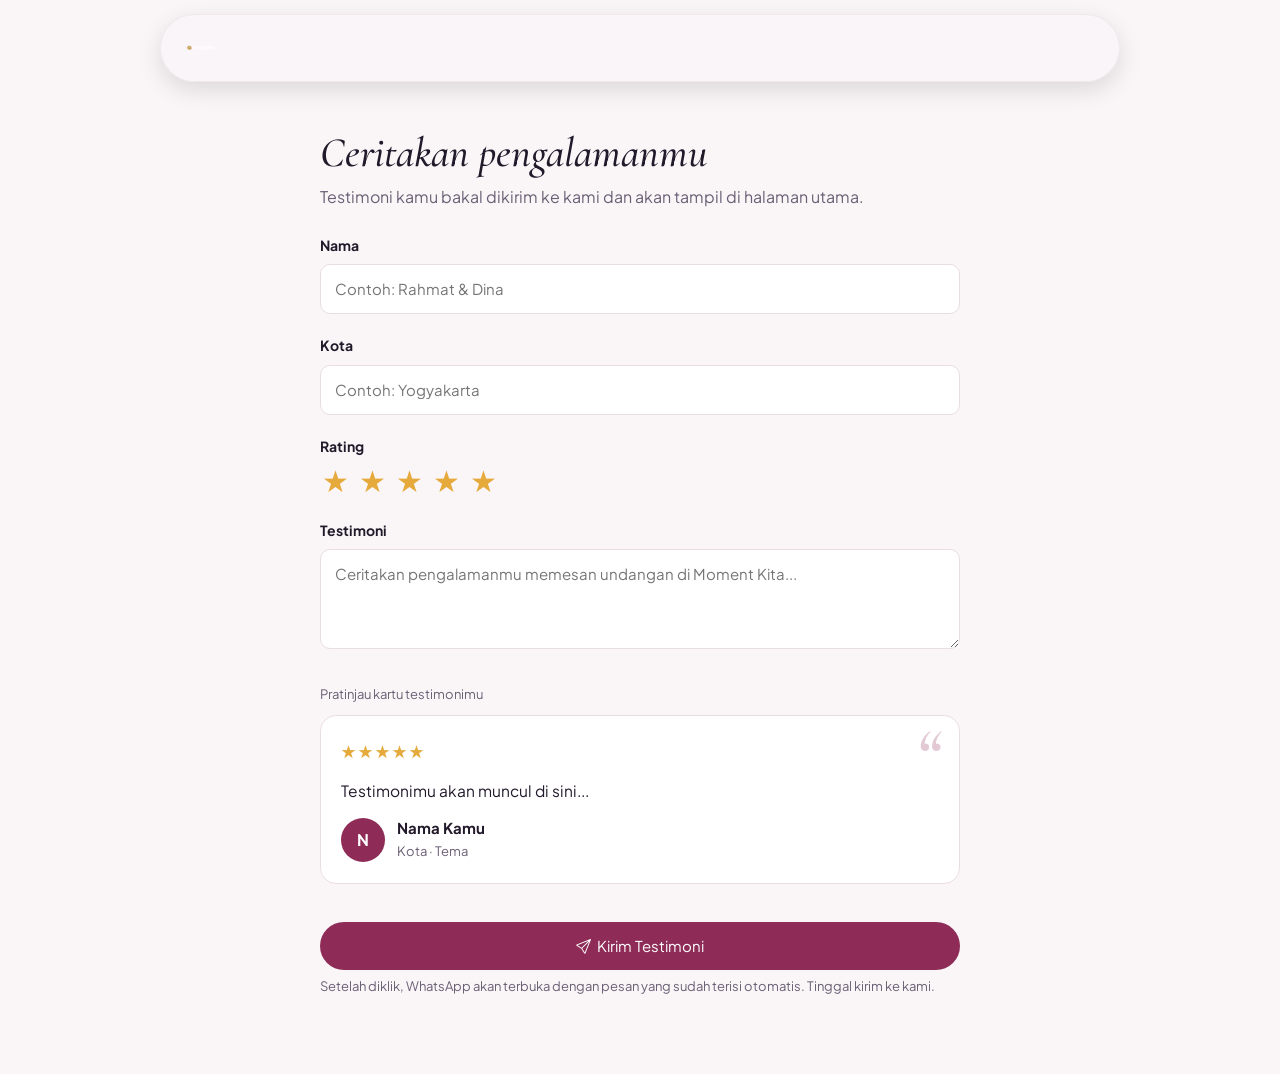
==== testimoni.html @ 19c695c7 "Initial commit" ====
<!DOCTYPE html>
<html lang="id">
<head>
<meta charset="utf-8">
<meta name="viewport" content="width=device-width, initial-scale=1, viewport-fit=cover">
<link rel="icon" href="/img/icon.png">
<title>Tulis Testimoni – Moment Kita</title>
<link rel="preconnect" href="https://fonts.googleapis.com">
<link rel="stylesheet" href="https://cdn.jsdelivr.net/npm/bootstrap-icons@1.11.3/font/bootstrap-icons.min.css">
<link href="https://fonts.googleapis.com/css2?family=Cormorant+Garamond:ital,wght@0,500;1,500;1,600&family=Plus+Jakarta+Sans:wght@400;500;700&display=swap" rel="stylesheet">
<link rel="stylesheet" href="style.css">
<style>
.formwrap{max-width:640px;margin:0 auto;padding:48px 0 64px}
.formwrap h1{font:italic 500 clamp(30px,6vw,42px)/1.1 "Cormorant Garamond",Georgia,serif;margin:0 0 8px}
.field{margin-bottom:20px}
.field label{display:block;font-weight:700;font-size:14px;margin-bottom:8px}
.field input,.field textarea{width:100%;font:inherit;font-size:15px;padding:12px 14px;border-radius:10px;border:1px solid var(--line);background:var(--card);color:var(--ink)}
.field textarea{resize:vertical;min-height:100px}
.field input:focus,.field textarea:focus{outline:3px solid var(--acc);outline-offset:1px}
.rate{display:flex;gap:6px}
.rate button{background:none;border:0;font-size:30px;line-height:1;cursor:pointer;color:var(--line);padding:2px}
.rate button.on{color:#E5A93C}
.rate button:focus-visible{outline:3px solid var(--acc);outline-offset:3px;border-radius:6px}
.preview-lbl{font-size:13px;color:var(--mute);margin:28px 0 10px}
.hint{font-size:13px;color:var(--mute);margin-top:6px}
.formwrap .btn{border:0;font:inherit;font-size:15px;cursor:pointer;width:100%}
.back{display:inline-flex;align-items:center;gap:6px;color:var(--mute);text-decoration:none;font-size:14px;margin-bottom:20px}
</style>
</head>
<body>

<!--NAVBAR SECTION-->
<header>
  <div class="wrap">
     <a class="logo" href="#"><img src="img/logo.png" alt="Moment Kita"></a>
  </div>
</header>
<!--NAVBAR SECTION END-->

<main class="wrap">

<!--TEKS ATAS SECTION-->
<div class="formwrap">
  <h1>Ceritakan pengalamanmu</h1>
  <p class="sub">Testimoni kamu bakal dikirim ke kami dan akan tampil di halaman utama.</p>
<!--TEKS ATAS SECTION END-->

<!--FORM SECTION-->
  <form id="tf">
    <div class="field">
      <label for="nama">Nama</label>
      <input id="nama" type="text" placeholder="Contoh: Rahmat & Dina" required>
    </div>
    <div class="field">
      <label for="kota">Kota</label>
      <input id="kota" type="text" placeholder="Contoh: Yogyakarta" required>
    </div>
    <div class="field">
      <label>Rating</label>
      <div class="rate" id="rate" role="radiogroup" aria-label="Beri rating 1 sampai 5 bintang"></div>
    </div>
    <div class="field">
      <label for="isi">Testimoni</label>
      <textarea id="isi" placeholder="Ceritakan pengalamanmu memesan undangan di Moment Kita..." required></textarea>
    </div>

    <p class="preview-lbl">Pratinjau kartu testimonimu</p>
    <div class="testi" style="grid-template-columns:1fr"><article class="tc" id="prev"></article></div>
<!--FORM SECTION END-->

  <div class="field" style="margin-top:24px"></div>
<!--BUTTON SEND SECTION-->
      <button class="btn" type="submit"><i class="bi bi-send" style="margin-right:6px"></i>Kirim Testimoni</button>
<!--BUTTON SEND SECTION END-->

<!--TEKS AKHIR SECTION-->
      <p class="hint">Setelah diklik, WhatsApp akan terbuka dengan pesan yang sudah terisi otomatis. Tinggal kirim ke kami.</p>
<!--TEKS AKHIR SECTION END-->
    </div>
  </form>

</div>
</main>
<script src="script.js"></script>
<script>
var nama=document.getElementById("nama"),kota=document.getElementById("kota"),isi=document.getElementById("isi");
var rateBox=document.getElementById("rate"),prev=document.getElementById("prev");
var bintang=5;
function drawStars(){
  rateBox.innerHTML="";
  for(var i=1;i<=5;i++){
    var b=document.createElement("button");
    b.type="button";b.textContent="\u2605";b.setAttribute("data-v",i);
    b.setAttribute("role","radio");b.setAttribute("aria-checked",i===bintang);
    b.setAttribute("aria-label",i+" dari 5 bintang");
    if(i<=bintang)b.className="on";
    b.addEventListener("click",function(){bintang=+this.getAttribute("data-v");drawStars();drawPreview()});
    rateBox.appendChild(b);
  }
}
function esc(s){return (s||"").replace(/&/g,"&amp;").replace(/</g,"&lt;").replace(/>/g,"&gt;")}
function drawPreview(){
  var n=nama.value.trim()||"Nama Kamu",k=kota.value.trim()||"Kota · Tema",x=isi.value.trim()||"Testimonimu akan muncul di sini...";
  var av=n.charAt(0).toUpperCase()||"?";
  prev.innerHTML='<div class="stars">'+"\u2605".repeat(bintang)+"\u2606".repeat(5-bintang)+'</div><p>'+esc(x)+'</p><div class="who"><div class="av">'+esc(av)+'</div><div><b>'+esc(n)+'</b><span>'+esc(k)+'</span></div></div>';
}
[nama,kota,isi].forEach(function(el){el.addEventListener("input",drawPreview)});
drawStars();drawPreview();

var formEl=document.getElementById("tf"),submitBtn=formEl.querySelector("button[type=submit]");
formEl.addEventListener("submit",function(e){
  e.preventDefault();
  if(!nama.value.trim()||!kota.value.trim()||!isi.value.trim())return;
  var data={nama:nama.value.trim(),kota:kota.value.trim(),bintang:bintang,isi:isi.value.trim()};
  function bukaWA(){
    var msg="Halo "+CONFIG.brand+", aku baru kirim testimoni ya.\n\n"
      +"Nama: "+data.nama+"\n"
      +"Kota/Tema: "+data.kota+"\n"
      +"Rating: "+data.bintang+"/5";
    window.open(wa(msg),"_blank","noopener");
  }
  if(CONFIG.sheetUrl){
    submitBtn.disabled=true;submitBtn.textContent="Mengirim...";
    var fd=new FormData();
    Object.keys(data).forEach(function(k){fd.append(k,data[k])});
    fetch(CONFIG.sheetUrl,{method:"POST",body:fd,mode:"no-cors"})
      .then(function(){bukaWA()})
      .catch(function(){bukaWA()})
      .finally(function(){submitBtn.disabled=false;submitBtn.innerHTML='<i class="bi bi-whatsapp" style="margin-right:6px"></i>Kirim testimoni'});
  } else {
    bukaWA();
  }
});
</script>
</body>
</html>
---- style.css ----
/* ============================================================
   MOMENT KITA — STYLE.CSS
   Dirapikan & dikomentari supaya gampang dicari pas mau diubah.
   Urutan dari atas ke bawah: Dasar -> Navbar -> Tombol -> Hero
   -> Statistik -> Section umum -> Tema -> Paket Harga -> Cara
   Order -> Testimoni -> FAQ -> CTA akhir -> Footer -> Mobile.

   Variabel warna (--acc, --bg, dll) ada di paling atas (:root).
   Ganti di situ kalau mau ubah skema warna satu web sekaligus.
   ============================================================ */

/* ---------- 1. WARNA & DASAR ----------
   --bg = warna latar halaman, --card = latar kartu/kotak,
   --ink = warna teks utama, --mute = teks abu-abu/sekunder,
   --acc = warna aksen (tombol, harga, dll), --line = warna garis/border.
   Versi mode gelap otomatis dipakai kalau HP/laptop pengunjung
   disetel dark mode. */
:root{
  --bg:#FAF6F8;--card:#fff;--ink:#22192B;--mute:#6B5F75;--acc:#8E2C57;--acc-ink:#fff;--line:#E9DDE4;
  box-sizing:border-box;padding-top:env(safe-area-inset-top,0px);padding-bottom:env(safe-area-inset-bottom,0px)
}
@media (prefers-color-scheme:dark){:root:not([data-theme="light"]){--bg:#17111C;--card:#221A29;--ink:#F3EAF1;--mute:#B4A5BC;--acc:#E38AB0;--acc-ink:#2A0F1C;--line:#3A2E43}}
:root[data-theme="dark"]{--bg:#17111C;--card:#221A29;--ink:#F3EAF1;--mute:#B4A5BC;--acc:#E38AB0;--acc-ink:#2A0F1C;--line:#3A2E43}

html{scroll-padding-top:calc(env(safe-area-inset-top,0px) + 64px);scroll-behavior:smooth}
*,*::before,*::after{box-sizing:border-box}
body{margin:0;background:var(--bg);color:var(--ink);font:400 16px/1.6 "Plus Jakarta Sans",system-ui,sans-serif}
a{color:inherit}
a:focus-visible,button:focus-visible,summary:focus-visible{outline:3px solid var(--acc);outline-offset:3px}

/* Lebar kontainer standar, dipakai di header, main, dan footer */
.wrap{max-width:1040px;margin:0 auto;padding:0 20px}

/* Dipakai di beberapa tempat (logo, bagian "Buka undangan" di kartu HP) */
.logo{display:inline-flex;align-items:center;font:italic 600 24px "Cormorant Garamond",Georgia,serif;text-decoration:none}
.logo img{height:55px;width:auto;display:block;transition:height .25s ease}

/* ---------- 2. NAVBAR ----------
   Navbar ngambang: transparan + blur, bentuk pil, ada jarak dari
   tepi atas layar (lihat "margin"). Tinggi navbar: header .wrap. */
header{
  position:relative;z-index:5;
  margin:calc(env(safe-area-inset-top,0px) + 14px) auto 0;
  width:min(960px,calc(100% - 24px));
  background:color-mix(in srgb,var(--bg) 70%,transparent);
  backdrop-filter:blur(10px);-webkit-backdrop-filter:blur(10px);
  border:1px solid color-mix(in srgb,var(--line) 60%,transparent);
  border-radius:999px;box-shadow:0 8px 24px rgba(0,0,0,.12);
  /* Fix: tanpa ini, blur transparan di atas kadang "nyangkut"/ga ke-refresh
     pas discroll di sebagian browser (keliatannya kayak diem, padahal
     position-nya udah relative/ikut normal). Baris ini maksa browser
     bikin layer renderingnya sendiri biar selalu ke-gambar ulang tiap scroll. */
  transform:translateZ(0);
  will-change:transform;
  backface-visibility:hidden
}
header .wrap{display:flex;align-items:center;justify-content:space-between;height:66px;padding:0 20px}
header .logo img{height:40px}
header .burger{padding:8px}

nav{display:flex;gap:16px;overflow-x:auto}
nav a{text-decoration:none;color:var(--mute);font-size:14px;white-space:nowrap}

/* Tombol hamburger (cuma kelihatan di HP, lihat bagian Mobile di bawah) */
.burger{display:none;flex-direction:column;gap:5px;background:none;border:0;padding:10px;cursor:pointer}
.burger span{display:block;width:22px;height:2px;background:var(--ink);transition:transform .2s,opacity .2s}
.burger[aria-expanded="true"] span:nth-child(1){transform:translateY(7px) rotate(45deg)}
.burger[aria-expanded="true"] span:nth-child(2){opacity:0}
.burger[aria-expanded="true"] span:nth-child(3){transform:translateY(-7px) rotate(-45deg)}

/* ---------- 3. TOMBOL (.btn) ----------
   Dipakai di mana-mana: hero, kartu tema, paket harga, footer, dll.
   .btn       = tombol solid (warna --acc)
   .btn.o     = tombol outline/garis
   .btn.off   = tombol pudar & tidak bisa diklik (demo tema kosong)
   [hidden]   = dipaksa "display:none" karena tanpa ini, aturan
                .btn di atas bisa menang lawan atribut hidden bawaan
                browser (pernah bikin tombol "Lihat tema lainnya"
                kelihatan terus padahal harusnya disembunyikan). */
.btn{
  display:inline-block;background:var(--acc);color:var(--acc-ink);
  padding:12px 22px;border-radius:999px;font-weight:700;
  text-decoration:none;font-size:15px;text-align:center;
  transition:background-color .2s ease,transform .2s ease,opacity .2s ease
}
.btn:hover{background-color:color-mix(in srgb,var(--acc) 85%,black);transform:translateY(-2px)}
.btn.o{background:transparent;color:var(--ink);border:1px solid var(--line)}
.btn.o:hover{background-color:var(--line);transform:translateY(-2px)}
.btn.off{opacity:.45;pointer-events:none}
.btn.off:hover{transform:none}
.btn[hidden],[hidden]{display:none!important}

/* ---------- 4. HERO (judul besar + tombol + preview HP) ----------
   h1        = judul besar (diketik otomatis lewat script.js, lihat TYPE_TEXT)
   .hero p   = paragraf di bawah judul (animasi kata, lihat PARA_TEXT di script.js)
   .cta      = baris tombol "Hubungi Kami" / "Lihat tema"
   .phone    = bingkai HP preview undangan
   .feat     = daftar fitur (musik, peta, RSVP, amplop) di samping/bawah preview */
.hero{display:grid;gap:32px;padding:48px 0 32px;align-items:center}
/* Catatan: hero dipaksa jadi 1 kolom (bukan 1.2fr/.8fr) biar preview HP
   turun ke bawah teks, bukan di samping. Aturan di bawah ini SENGAJA
   ditulis lagi supaya menang (sama-sama breakpoint 800px, yang paling
   akhir yang dipakai browser). */
@media(min-width:800px){.hero{grid-template-columns:1.2fr .8fr}}
@media(min-width:800px){.hero{grid-template-columns:1fr}}

h1{font:italic 500 clamp(38px,7vw,64px)/1.05 "Cormorant Garamond",Georgia,serif;margin:0 0 16px}
.hero p{color:var(--mute);max-width:48ch;margin:0 0 24px}
.cta{display:flex;gap:10px;flex-wrap:wrap}

.phone{justify-self:center;width:230px;aspect-ratio:9/17;border-radius:32px;border:8px solid var(--ink);overflow:hidden}
.phone img{display:block;width:100%;height:100%;object-fit:cover;object-position:top}
.cp{height:100%;display:flex;flex-direction:column;align-items:center;justify-content:center;text-align:center;padding:16px;gap:6px}
.cp small{font-size:11px;opacity:.8}
.cp b{font:italic 600 30px/1.05 "Cormorant Garamond",Georgia,serif}
.cp i{font-style:normal;font-size:12px}
.cp span{margin-top:10px;font-size:11px;padding:6px 14px;border-radius:999px;border:1px solid currentColor}

.preview{display:grid;gap:28px;align-items:center;margin-top:8px}
@media(min-width:800px){.preview{grid-template-columns:230px 1fr;gap:40px}}
.feat ul{list-style:none;padding:0;margin:0;display:grid;gap:12px}
@media(min-width:800px){.feat ul{grid-template-columns:repeat(2,1fr)}}

/* Kursor kedap-kedip di ujung judul (animasi ngetik, lihat TYPE_TEXT di script.js) */
.hero h1::after{content:"";display:inline-block;width:3px;height:.9em;background:currentColor;margin-left:4px;vertical-align:-.12em;animation:hkCaret 1s steps(1) infinite}
@keyframes hkCaret{50%{opacity:0}}

/* Animasi paragraf hero: kata-kata muncul dari bawah, mulai dari kata
   PALING AKHIR duluan (lihat PARA_TEXT & WORD_STAGGER di script.js) */
.hero p .word{display:inline-block;opacity:0;transform:translateY(16px);transition:opacity .5s ease,transform .5s ease}
.hero p .word.show{opacity:1;transform:translateY(0)}

@media(prefers-reduced-motion:reduce){
  .hero h1::after{display:none}
  .hero p .word{opacity:1;transform:none;transition:none}
}

/* ---------- 5. STATISTIK (400+ Tema, Bisa Revisi, dll) ---------- */
.stats{display:grid;grid-template-columns:repeat(auto-fit,minmax(130px,1fr));gap:12px;padding:0 0 24px}
.stats div{border:1px solid var(--line);border-radius:12px;padding:14px;background:var(--card)}
.stats b{display:block;font:italic 600 30px "Cormorant Garamond",serif;color:var(--acc)}
.stats span{font-size:14px;color:var(--mute)}

/* ---------- 6. SECTION UMUM (judul section, kotak/.box generik) ---------- */
section{padding:40px 0}
h2{font:italic 500 clamp(30px,5vw,42px)/1.1 "Cormorant Garamond",Georgia,serif;margin:0 0 8px}
.sub{color:var(--mute);margin:0 0 24px;max-width:60ch}
.cols{display:grid;grid-template-columns:repeat(auto-fit,minmax(220px,1fr));gap:16px}
.box{background:var(--card);border:1px solid var(--line);border-radius:14px;padding:18px}
.box h3{margin:0 0 6px;font-size:17px}
.box p{margin:0;color:var(--mute);font-size:15px}

/* ---------- 7. FILTER & GRID TEMA (section #tema) ----------
   .chips = tombol filter kategori (Semua/Terpopuler/dst)
   .grid  = kartu-kartu tema. Tombol "Lihat tema lainnya" diatur
   lewat AWAL di script.js (default 8 tema per halaman). */
.chips{display:flex;gap:8px;flex-wrap:wrap;margin-bottom:24px}
.chip{background:transparent;color:var(--ink);border:1px solid var(--line);padding:8px 16px;border-radius:999px;font:500 14px "Plus Jakarta Sans",sans-serif;cursor:pointer}
.chip[aria-pressed="true"]{background:var(--ink);color:var(--bg);border-color:var(--ink)}

.grid{display:grid;grid-template-columns:repeat(auto-fill,minmax(210px,1fr));gap:20px}
.item{background:var(--card);border:1px solid var(--line);border-radius:14px;padding:12px;display:flex;flex-direction:column}
.item .cp,.item img{aspect-ratio:9/13;height:auto;width:100%;border-radius:8px;object-fit:cover;object-position:top}
.item h3{margin:12px 0 0;font-size:16px}
.item p{margin:2px 0 10px;color:var(--mute);font-size:14px}
.item .btn{margin-top:auto;padding:10px 16px;font-size:14px}
.item .pv{font-size:13px;color:var(--mute);margin:0 0 10px}
.shot{display:block;width:100%;border-radius:8px}

/* Dua tombol (Preview / Pilih tema) sejajar di tiap kartu tema */
.acts{display:flex;gap:8px;margin-top:auto}
.acts .btn{flex:1;margin-top:0;padding:10px 8px;font-size:14px;cursor:pointer;font-family:inherit}

/* Gambar tema tidak ditemukan -> otomatis balik ke warna gradasi polos
   (lihat fungsi fallback() di script.js, ini cuma urusan tampilan kartunya) */

/* ---------- 8. PAKET HARGA (section #harga) ----------
   .plans ul dibatasi tingginya (scroll di dalam kartu) karena daftar
   fitur Paket Premium cukup panjang. */
.plans .box{display:flex;flex-direction:column;gap:10px}
.plans .hl{border:2px solid var(--acc)}
.price{font:italic 600 32px "Cormorant Garamond",serif;color:var(--acc)}
.plans ul{
  margin:0;color:var(--mute);font-size:15px;flex:none;
  height:240px;overflow-y:auto;padding:0 8px 0 18px;
  scrollbar-width:thin;scrollbar-color:var(--mute) transparent;
  background:
    linear-gradient(var(--card) 30%,transparent) center top,
    linear-gradient(transparent,var(--card) 70%) center bottom,
    radial-gradient(farthest-side at 50% 0,rgba(0,0,0,.18),transparent) center top,
    radial-gradient(farthest-side at 50% 100%,rgba(0,0,0,.18),transparent) center bottom;
  background-repeat:no-repeat;
  background-size:100% 28px,100% 28px,100% 10px,100% 10px;
  background-attachment:local,local,scroll,scroll
}
.plans li{margin-bottom:6px}

/* ---------- 9. CARA ORDER (section #cara, list bernomor) ---------- */
.steps{display:grid;gap:16px;padding:0;margin:0;list-style:none;counter-reset:s;grid-template-columns:repeat(auto-fit,minmax(200px,1fr))}
.steps li{counter-increment:s;border-left:3px solid var(--acc);padding:4px 0 4px 16px}
.steps li::before{content:counter(s);font:italic 600 32px "Cormorant Garamond",serif;color:var(--acc)}
.steps b{display:block}
.steps span{color:var(--mute);font-size:15px}

/* ---------- 10. TESTIMONI (section #testimoni) ----------
   Scroll ke samping: 3 kartu kelihatan di laptop/PC, 1 kartu di HP
   (lihat media query di bagian Mobile paling bawah juga). */
.testi{display:flex;gap:16px;overflow-x:auto;scroll-snap-type:x mandatory;padding-bottom:14px;scrollbar-width:thin;scrollbar-color:var(--mute) transparent;-webkit-overflow-scrolling:touch}
.tc{position:relative;background:var(--card);border:1px solid var(--line);border-radius:16px;padding:22px 20px 20px;display:flex;flex-direction:column;gap:14px;flex:1 0 calc((100% - 32px)/3);min-width:0;scroll-snap-align:start}
.tc::before{content:"\201C";position:absolute;top:2px;right:18px;font:italic 600 72px/1 "Cormorant Garamond",Georgia,serif;color:var(--acc);opacity:.25}
.tc p{margin:0;flex:1;font-size:15.5px}
.stars{color:#E5A93C;letter-spacing:2px;font-size:17px}
.who{display:flex;align-items:center;gap:12px}
.av{flex:none;width:44px;height:44px;border-radius:50%;background:var(--acc);color:var(--acc-ink);display:grid;place-items:center;font-weight:700;overflow:hidden}
.av img{width:100%;height:100%;object-fit:cover}
.who b{display:block;font-size:15px;line-height:1.3}
.who span{font-size:13px;color:var(--mute)}

/* ---------- 11. FAQ (section #faq, <details>/<summary>) ---------- */
details{border-bottom:1px solid var(--line);padding:14px 0;max-width:720px}
summary{font-weight:700;cursor:pointer}
details p{color:var(--mute);margin:8px 0 0}

/* Dipakai juga di testimoni data (blockquote tidak lagi dipakai di
   markup saat ini, dibiarkan untuk jaga-jaga kalau dipakai lagi) */
blockquote{margin:0}
blockquote p{margin:0 0 12px;font-style:italic}
blockquote footer{border:0;padding:0;text-align:left;font-size:14px;color:var(--mute)}

/* ---------- 12. CTA PENUTUP ("Siap merayakan kisah kalian?") ---------- */
.end{text-align:center;background:var(--card);border:1px solid var(--line);border-radius:18px;padding:40px 20px}
.end h2{margin-bottom:12px}

/* ---------- 13. FOOTER ----------
   footer.f .wrap  = berlaku untuk SEMUA elemen ber-class "wrap" di
                     dalam footer (baris brand/menu/kontak, DAN baris
                     copyright paling bawah) -> dibuat flex dasar di sini.
   footer.f .fgrid = menimpa footer.f .wrap jadi grid 3 kolom khusus
                     untuk baris brand/menu/kontak.
   footer.f .fbot  = khusus baris copyright paling bawah; sekarang
                     ditengahin (justify-content & text-align center). */
footer.f{border-top:1px solid var(--line);color:var(--mute);font-size:14px;padding:48px 0 0}
footer.f .wrap{display:flex;flex-wrap:wrap;gap:8px 24px;justify-content:space-between}

footer.f .fgrid{display:grid;gap:32px;grid-template-columns:1fr;padding-bottom:32px}
@media(min-width:800px){footer.f .fgrid{grid-template-columns:1.4fr 1fr 1.2fr}}
.fbrand p{margin:10px 0 14px;max-width:38ch}
.fbrand .logo img{height:36px}
footer.f h4{margin:0 0 12px;color:var(--ink);font-size:15px}
footer.f ul{list-style:none;margin:0;padding:0;display:grid;gap:10px}
footer.f a{text-decoration:none}
footer.f ul a:hover{color:var(--acc)}

.soc{display:flex;gap:8px;flex-wrap:wrap}
.soc a{border:1px solid var(--line);border-radius:999px;padding:6px 14px;color:var(--ink)}

.fline{border-top:1px solid var(--line)}
footer.f .fbot{padding:18px 20px;gap:8px 24px;justify-content:center;text-align:center}

/* ============================================================
   14. TAMPILAN HP (mobile) — dikumpulkan di sini biar gampang dicari,
   walau sebagian "milik" komponen di atas (navbar, grid tema, dll).
   ============================================================ */

/* Menu navbar jadi dropdown ngambang pas tombol hamburger diklik */
@media(max-width:700px){
  .burger{display:flex}
  nav{
    display:none;position:absolute;top:calc(100% + 10px);left:12px;right:12px;
    flex-direction:column;gap:0;
    background:color-mix(in srgb,var(--bg) 96%,transparent);
    backdrop-filter:blur(14px);-webkit-backdrop-filter:blur(14px);
    border:1px solid var(--line);border-radius:20px;
    box-shadow:0 8px 24px rgba(0,0,0,.12);
    padding:6px 20px;overflow:visible
  }
  nav.open{display:flex}
  nav a{padding:12px 0;font-size:16px;color:var(--ink);border-top:1px solid var(--line)}
  nav a:first-child{border-top:0}
}

/* Grid tema jadi 2 kolom, statistik jadi 2 kolom, tombol kartu tema
   ditumpuk (bukan sejajar) biar muat */
@media(max-width:600px){
  .grid{grid-template-columns:repeat(2,1fr);gap:12px}
  .item{padding:8px}
  .item h3{font-size:14px}
  .item p{font-size:12.5px;line-height:1.45}
  .acts{flex-direction:column;gap:6px}
  .acts .btn{flex:none;padding:9px 6px;font-size:13px}
  .stats{grid-template-columns:repeat(2,1fr);gap:10px}
  .stats div{padding:10px}
  .stats b{font-size:24px}
  .stats span{font-size:12.5px}
}

/* Testimoni: 2 kartu kelihatan di tablet, 1 kartu (ngintip dikit) di HP */
@media(max-width:899px){.tc{flex-basis:calc((100% - 16px)/2)}}
@media(max-width:700px){.tc{flex-basis:88%}}
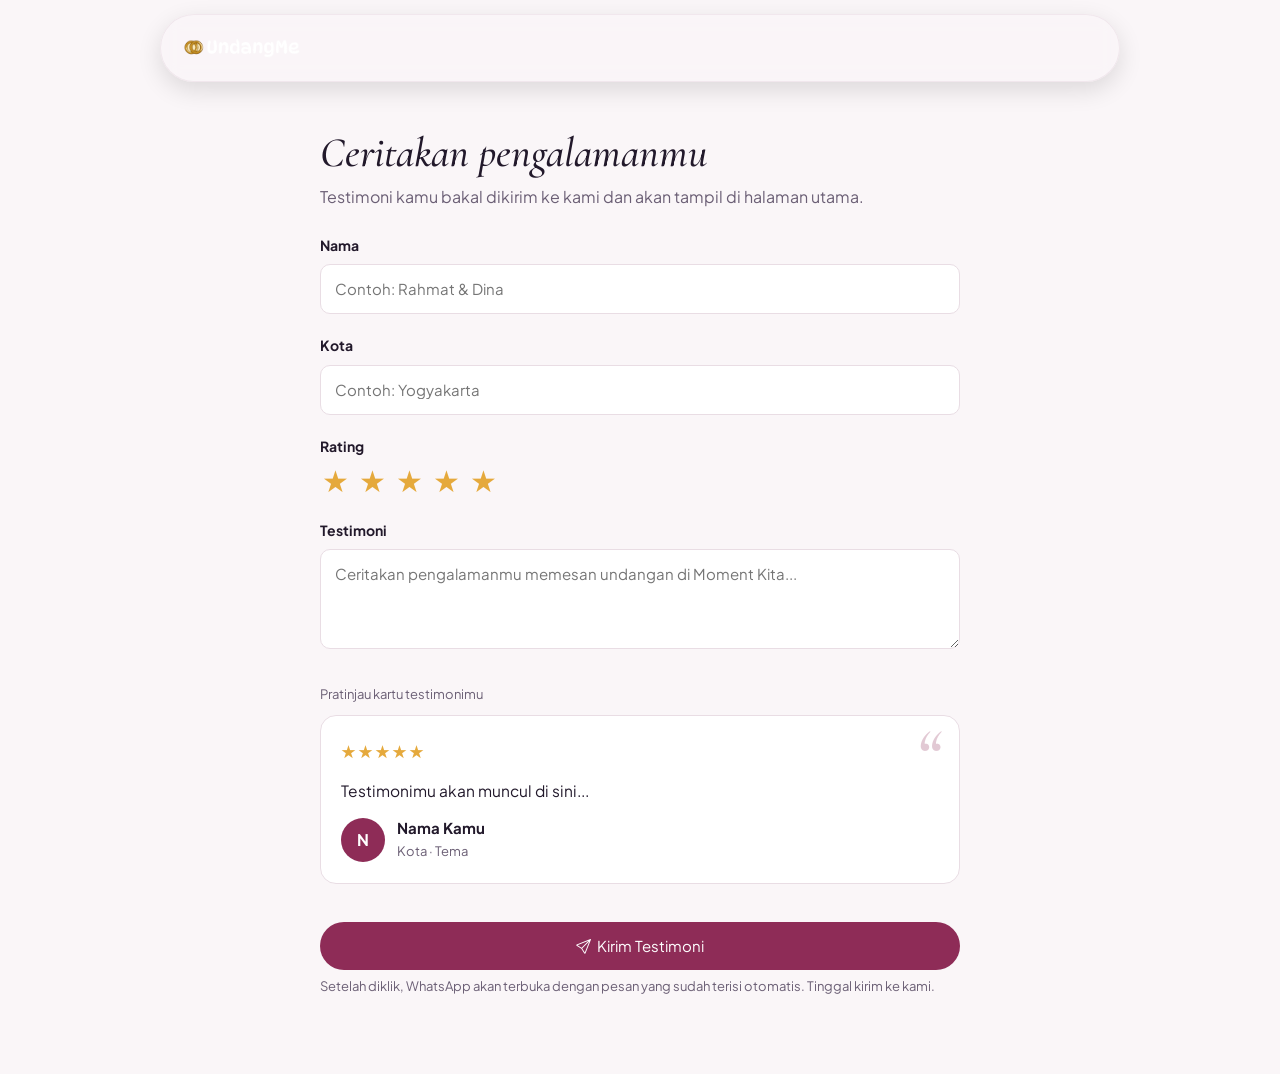
==== commit 598657e6: "testing" ====
--- a/testimoni.html
+++ b/testimoni.html
@@ -32,7 +32,7 @@
 <!--NAVBAR SECTION-->
 <header>
   <div class="wrap">
-     <a class="logo" href="#"><img src="img/logo.png" alt="Moment Kita"></a>
+     <a class="logo" href="/"><img src="img/logo.png" alt="Moment Kita"></a>
   </div>
 </header>
 <!--NAVBAR SECTION END-->
--- a/style.css
+++ b/style.css
@@ -55,7 +55,7 @@
   backface-visibility:hidden
 }
 header .wrap{display:flex;align-items:center;justify-content:space-between;height:66px;padding:0 20px}
-header .logo img{height:40px}
+header .logo img{height:20px}
 header .burger{padding:8px}
 
 nav{display:flex;gap:16px;overflow-x:auto}
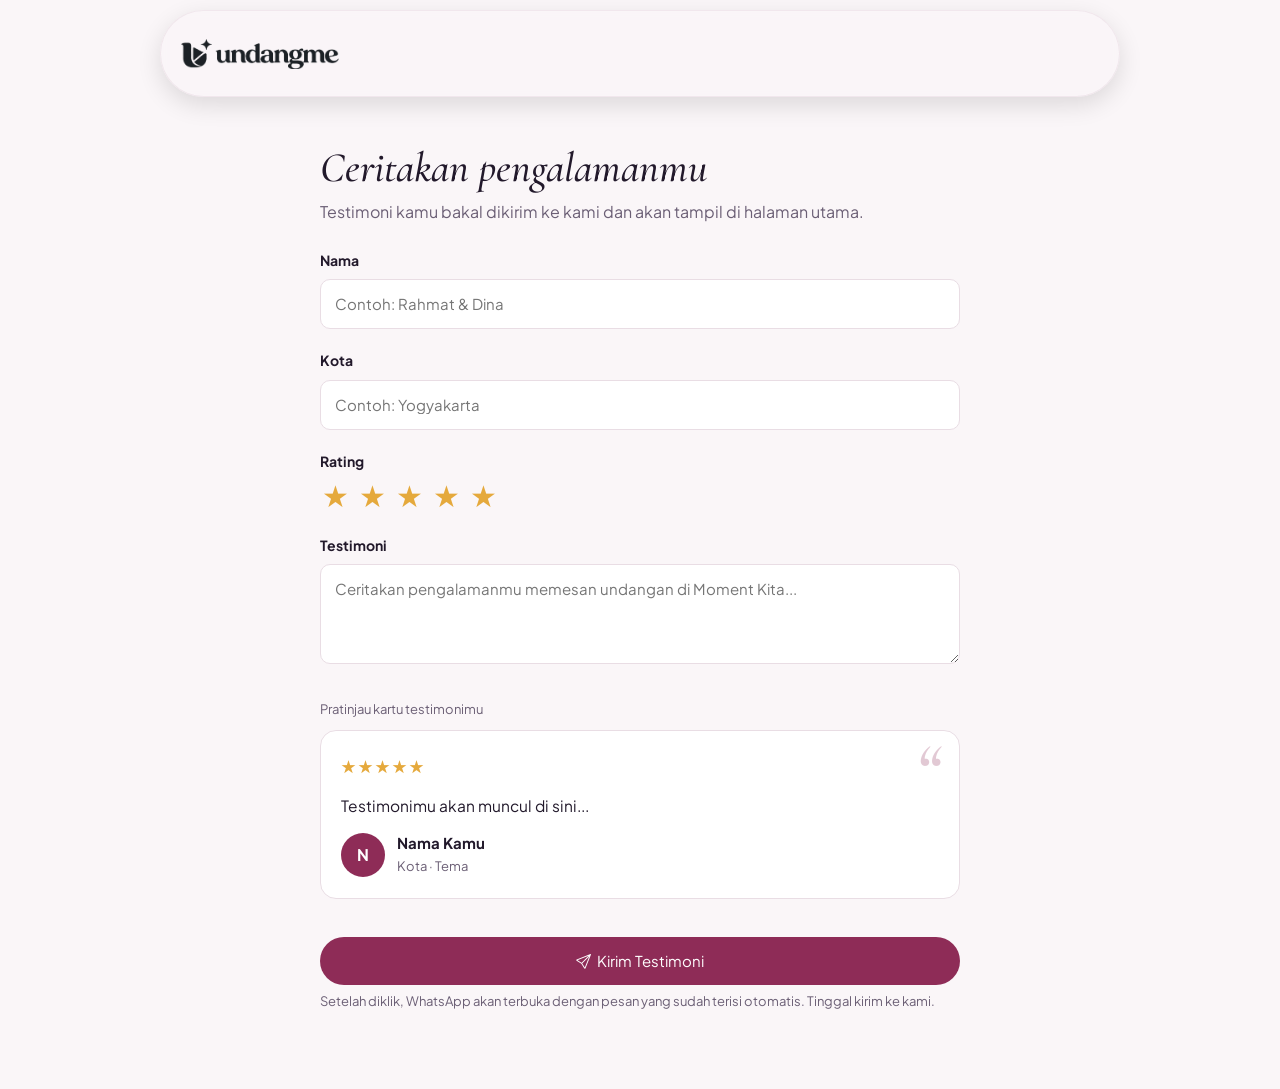
==== commit ec2143f8: "navbar" ====
--- a/testimoni.html
+++ b/testimoni.html
@@ -3,7 +3,7 @@
 <head>
 <meta charset="utf-8">
 <meta name="viewport" content="width=device-width, initial-scale=1, viewport-fit=cover">
-<link rel="icon" href="/img/icon.png">
+<link rel="icon" href="img/icon.png">
 <title>Tulis Testimoni – Moment Kita</title>
 <link rel="preconnect" href="https://fonts.googleapis.com">
 <link rel="stylesheet" href="https://cdn.jsdelivr.net/npm/bootstrap-icons@1.11.3/font/bootstrap-icons.min.css">
@@ -29,13 +29,16 @@
 </head>
 <body>
 
-<!--NAVBAR SECTION-->
+<!--NAVBAR-->
 <header>
   <div class="wrap">
-     <a class="logo" href="/"><img src="img/logo.png" alt="Moment Kita"></a>
+    <a class="logo" href="">
+      <img class="logo-dark" src="img/logoPutih.png" alt="Moment Kita">
+      <img class="logo-light" src="img/logo-light.png" alt="Moment Kita">
+    </a>
   </div>
 </header>
-<!--NAVBAR SECTION END-->
+<!--NAVBAR END-->
 
 <main class="wrap">
 
--- a/style.css
+++ b/style.css
@@ -24,7 +24,7 @@
 
 html{scroll-padding-top:calc(env(safe-area-inset-top,0px) + 64px);scroll-behavior:smooth}
 *,*::before,*::after{box-sizing:border-box}
-body{margin:0;background:var(--bg);color:var(--ink);font:400 16px/1.6 "Plus Jakarta Sans",system-ui,sans-serif}
+body{margin:0;background:var(--bg);color:var(--ink);font:400 16px/1.6 "Plus Jakarta Sans",system-ui,sans-serif;transition:background-color .35s ease,color .35s ease}
 a{color:inherit}
 a:focus-visible,button:focus-visible,summary:focus-visible{outline:3px solid var(--acc);outline-offset:3px}
 
@@ -34,32 +34,94 @@
 /* Dipakai di beberapa tempat (logo, bagian "Buka undangan" di kartu HP) */
 .logo{display:inline-flex;align-items:center;font:italic 600 24px "Cormorant Garamond",Georgia,serif;text-decoration:none}
 .logo img{height:55px;width:auto;display:block;transition:height .25s ease}
+
+/* Ganti logo otomatis sesuai mode terang/gelap, biar logo yang teksnya
+   putih ga "ketelen" sama background putih pas mode terang.
+   - logoPutih.png  = logo yang dipakai pas mode GELAP (teks putih, dst)
+   - logo-light.png = SIAPIN FILE INI, logo khusus mode TERANG (teks warna
+     gelap/berwarna, bukan putih). Taruh di folder img/ yang sama,
+     namain persis "logo-light.png". Kalau file-nya belum ada, logo
+     bagian ini akan gagal muncul (gambar kosong) pas mode terang. */
+.logo .logo-dark{display:none}
+.logo .logo-light{display:block}
+:root[data-theme="dark"] .logo .logo-dark{display:block}
+:root[data-theme="dark"] .logo .logo-light{display:none}
+@media(prefers-color-scheme:dark){
+  :root:not([data-theme="light"]) .logo .logo-dark{display:block}
+  :root:not([data-theme="light"]) .logo .logo-light{display:none}
+}
 
 /* ---------- 2. NAVBAR ----------
    Navbar ngambang: transparan + blur, bentuk pil, ada jarak dari
    tepi atas layar (lihat "margin"). Tinggi navbar: header .wrap. */
 header{
-  position:relative;z-index:5;
-  margin:calc(env(safe-area-inset-top,0px) + 14px) auto 0;
+  position:sticky;z-index:50;
+  top:calc(env(safe-area-inset-top,0px) + 10px);
+  margin:calc(env(safe-area-inset-top,0px) + 10px) auto 0;
   width:min(960px,calc(100% - 24px));
   background:color-mix(in srgb,var(--bg) 70%,transparent);
-  backdrop-filter:blur(10px);-webkit-backdrop-filter:blur(10px);
+  backdrop-filter:blur(5px);-webkit-backdrop-filter:blur(5px);
   border:1px solid color-mix(in srgb,var(--line) 60%,transparent);
-  border-radius:999px;box-shadow:0 8px 24px rgba(0,0,0,.12);
-  /* Fix: tanpa ini, blur transparan di atas kadang "nyangkut"/ga ke-refresh
-     pas discroll di sebagian browser (keliatannya kayak diem, padahal
-     position-nya udah relative/ikut normal). Baris ini maksa browser
-     bikin layer renderingnya sendiri biar selalu ke-gambar ulang tiap scroll. */
-  transform:translateZ(0);
-  will-change:transform;
-  backface-visibility:hidden
-}
-header .wrap{display:flex;align-items:center;justify-content:space-between;height:66px;padding:0 20px}
-header .logo img{height:20px}
+  border-radius:999px;box-shadow:0 8px 24px rgba(0,0,0,.12)
+}
+/* Grid 3-kolom: logo di kiri, menu di tengah (kolom lentur di antara
+   logo dan toggle/hamburger), toggle+hamburger di kanan.
+
+   CARA BESARIN/KECILIN NAVBAR:
+   - "height:76px" di bawah ini = TINGGI navbar. Mau lebih gede/kecil,
+     ganti angka 76px-nya (misal 66px buat lebih kecil, 86px lebih gede).
+   - "header .logo img{height:...}" di bawah = ukuran LOGO di navbar.
+     Samain aja sama perasaan tinggi navbarnya (biasanya logo = tinggi
+     navbar dikurang 36-44px, biar ga mepet atas-bawah).
+   - Kalau mau lebih LEBAR (kiri-kanan, bukan tinggi), itu di bagian
+     "header{...}" di atas, baris "width:min(960px,...)" -> ganti
+     angka 960px-nya (misal 1100px buat lebih lebar). */
+header .wrap{display:grid;grid-template-columns:auto 1fr auto;align-items:center;gap:12px;height:85px;padding:0 20px}
+header .logo img{height:30px}
 header .burger{padding:8px}
 
-nav{display:flex;gap:16px;overflow-x:auto}
-nav a{text-decoration:none;color:var(--mute);font-size:14px;white-space:nowrap}
+/* Menu Tema/Harga/dll ketengah secara horizontal di kolom tengah */
+nav{display:flex;gap:16px;overflow-x:auto;justify-self:center}
+nav a{text-decoration:none;color:var(--mute);font-size:14px;white-space:nowrap;transition:color .2s ease}
+nav a:hover{color:var(--acc)}
+
+/* Grup kanan: toggle dark/light + tombol hamburger, nempel sejajar */
+.navRight{display:flex;align-items:center;gap:10px;justify-self:end}
+
+/* Toggle mode terang/gelap: bentuk kotak rounded (bukan pil lagi), isinya
+   cuma 1 ikon yang kelihatan di satu waktu -> pas diklik, ikon matahari
+   & bulan saling "morph" (muter + fade + scale) ganti satu sama lain,
+   bukan geser thumb seperti sebelumnya. Status dibaca dari atribut
+   aria-pressed (diatur di script.js).
+   Default-nya cuma ikonnya doang yang kelihatan (background/border
+   transparan) -> pas di-hover baru muncul kotak background+border-nya. */
+.theme-toggle{
+  position:relative;flex:none;display:flex;align-items:center;justify-content:center;
+  width:38px;height:38px;border-radius:12px;padding:0;border:1px solid transparent;
+  background:transparent;cursor:pointer;overflow:hidden;
+  transition:background-color .25s ease,border-color .25s ease,transform .15s ease,box-shadow .25s ease
+}
+.theme-toggle:hover{
+  background:var(--card);border-color:var(--acc);
+  box-shadow:0 2px 6px rgba(0,0,0,.08)
+}
+.theme-toggle:active{transform:scale(.92)}
+
+/* Kedua ikon ditumpuk pas ditengah, yang lagi "nggak aktif" diputer +
+   diperkecil + ditranparanin, pas diklik posisinya kebalik -> hasilnya
+   kerasa kaya 1 ikon berubah jadi ikon lain (morph), bukan icon ganti
+   instan atau pil geser biasa. */
+.theme-toggle i{
+  position:absolute;font-size:17px;
+  transition:opacity .4s ease,transform .45s cubic-bezier(.34,1.3,.4,1)
+}
+.theme-toggle .ic-sun{color:#F5A623}
+.theme-toggle .ic-moon{color:#8B7CF6}
+
+.theme-toggle[aria-pressed="false"] .ic-sun{opacity:1;transform:rotate(0deg) scale(1)}
+.theme-toggle[aria-pressed="false"] .ic-moon{opacity:0;transform:rotate(80deg) scale(.4)}
+.theme-toggle[aria-pressed="true"] .ic-sun{opacity:0;transform:rotate(-80deg) scale(.4)}
+.theme-toggle[aria-pressed="true"] .ic-moon{opacity:1;transform:rotate(0deg) scale(1)}
 
 /* Tombol hamburger (cuma kelihatan di HP, lihat bagian Mobile di bawah) */
 .burger{display:none;flex-direction:column;gap:5px;background:none;border:0;padding:10px;cursor:pointer}
@@ -216,10 +278,27 @@
 .who b{display:block;font-size:15px;line-height:1.3}
 .who span{font-size:13px;color:var(--mute)}
 
-/* ---------- 11. FAQ (section #faq, <details>/<summary>) ---------- */
-details{border-bottom:1px solid var(--line);padding:14px 0;max-width:720px}
-summary{font-weight:700;cursor:pointer}
-details p{color:var(--mute);margin:8px 0 0}
+/* ---------- 11. FAQ (section #faq, <details>/<summary>) ----------
+   Tiap pertanyaan jadi "kartu" sendiri (bukan cuma garis bawah polos):
+   ada border yang berubah warna + ikon panah yang muter pas dibuka.
+   Ga dikasih max-width lagi -> lebarnya ngikutin penuh container (.wrap),
+   ga cuma setengah layar di PC/laptop. */
+.faqlist{display:grid;gap:12px;margin-top:28px}
+.faqlist details{
+  background:var(--card);border:1px solid var(--line);border-radius:14px;
+  padding:0;overflow:hidden;transition:border-color .2s ease,box-shadow .2s ease
+}
+.faqlist details[open]{border-color:var(--acc);box-shadow:0 6px 18px rgba(0,0,0,.08)}
+.faqlist summary{
+  list-style:none;cursor:pointer;font-weight:700;padding:18px 20px;
+  display:flex;align-items:center;justify-content:space-between;gap:12px;
+  transition:color .2s ease
+}
+.faqlist summary::-webkit-details-marker{display:none}
+.faqlist summary:hover{color:var(--acc)}
+.faqlist .faq-ic{flex:none;color:var(--acc);transition:transform .25s ease}
+.faqlist details[open] .faq-ic{transform:rotate(180deg)}
+.faqlist details p{color:var(--mute);margin:0;padding:0 20px 18px}
 
 /* Dipakai juga di testimoni data (blockquote tidak lagi dipakai di
    markup saat ini, dibiarkan untuk jaga-jaga kalau dipakai lagi) */
@@ -227,8 +306,23 @@
 blockquote p{margin:0 0 12px;font-style:italic}
 blockquote footer{border:0;padding:0;text-align:left;font-size:14px;color:var(--mute)}
 
-/* ---------- 12. CTA PENUTUP ("Siap merayakan kisah kalian?") ---------- */
-.end{text-align:center;background:var(--card);border:1px solid var(--line);border-radius:18px;padding:40px 20px}
+/* ---------- 12. CTA PENUTUP ("Siap merayakan kisah kalian?") ----------
+   1 detail dekoratif: 2 lingkaran garis tipis transparan di pojok card
+   (kiri-atas & kanan-bawah), warna ngikut --acc tapi tipis banget (bukan
+   full-color card kayak referensi), biar tetep simpel/ga rame. */
+.end{
+  position:relative;overflow:hidden;
+  text-align:center;background:var(--card);border:1px solid var(--line);
+  border-radius:18px;padding:40px 20px
+}
+.end::before,.end::after{
+  content:"";position:absolute;border-radius:50%;
+  border:1.5px solid color-mix(in srgb,var(--acc) 30%,transparent);
+  pointer-events:none
+}
+.end::before{width:160px;height:160px;top:-60px;left:-50px}
+.end::after{width:200px;height:200px;bottom:-80px;right:-50px}
+.end h2,.end>a{position:relative;z-index:1}
 .end h2{margin-bottom:12px}
 
 /* ---------- 13. FOOTER ----------
@@ -267,6 +361,10 @@
   .burger{display:flex}
   nav{
     display:none;position:absolute;top:calc(100% + 10px);left:12px;right:12px;
+    /* Reset justify-self:center (dipakai buat nge-tengahin menu di PC) --
+       tanpa ini, card dropdown-nya ikut mengecil/shrink ngikutin lebar
+       teks, bukan ngisi penuh sesuai left/right di atas. */
+    justify-self:stretch;
     flex-direction:column;gap:0;
     background:color-mix(in srgb,var(--bg) 96%,transparent);
     backdrop-filter:blur(14px);-webkit-backdrop-filter:blur(14px);
@@ -275,7 +373,7 @@
     padding:6px 20px;overflow:visible
   }
   nav.open{display:flex}
-  nav a{padding:12px 0;font-size:16px;color:var(--ink);border-top:1px solid var(--line)}
+  nav a{padding:12px 0;font-size:16px;color:var(--ink);border-top:1px solid var(--line);text-align:center}
   nav a:first-child{border-top:0}
 }
 
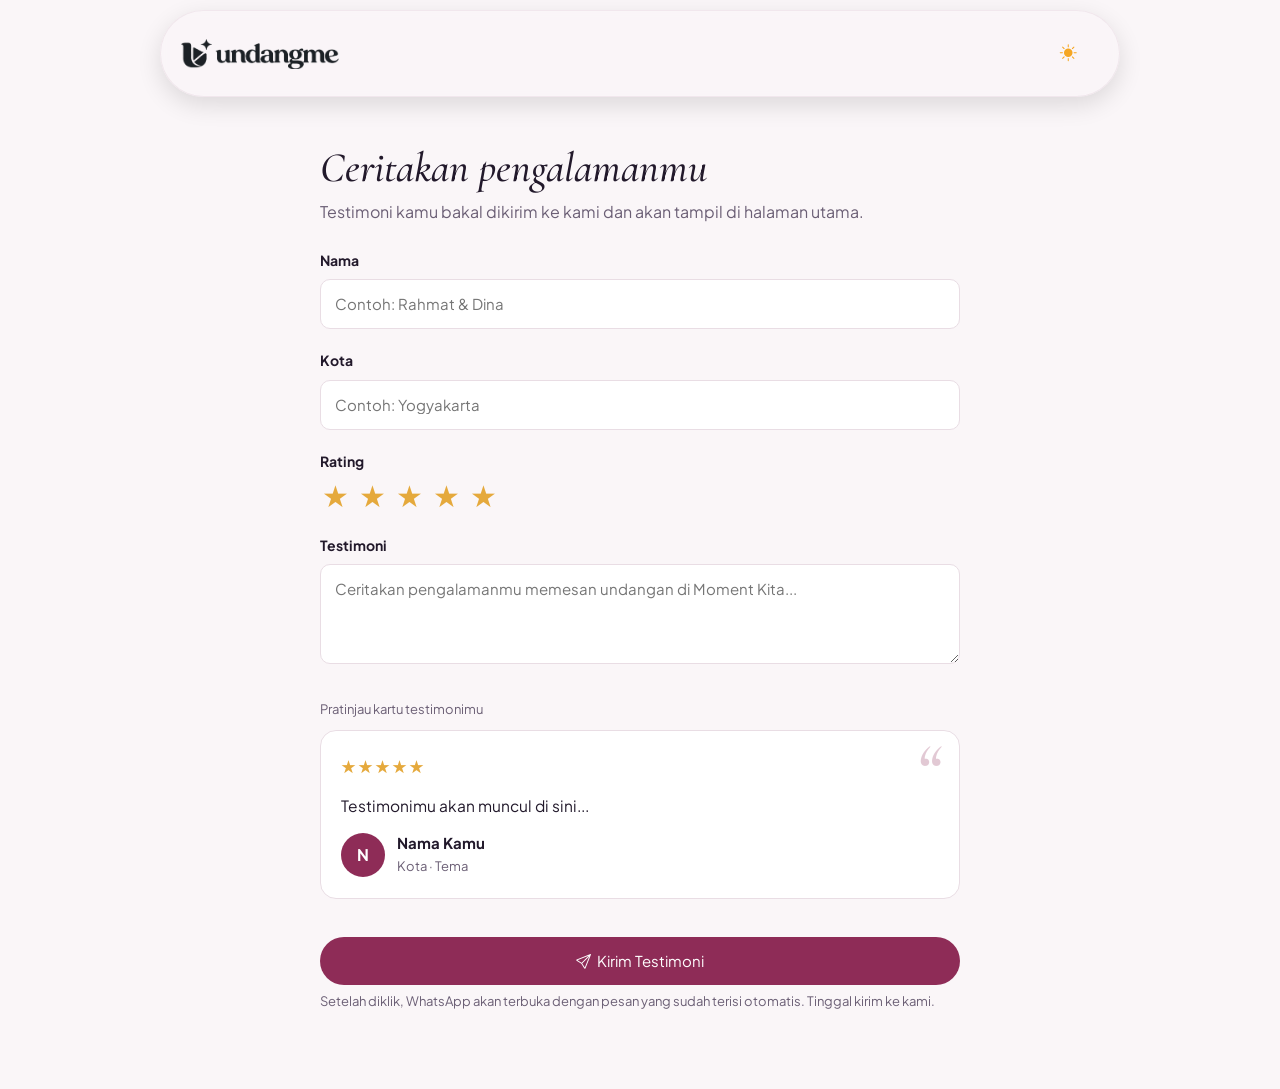
==== commit addf1e8b: "toogle" ====
--- a/testimoni.html
+++ b/testimoni.html
@@ -3,7 +3,7 @@
 <head>
 <meta charset="utf-8">
 <meta name="viewport" content="width=device-width, initial-scale=1, viewport-fit=cover">
-<link rel="icon" href="img/icon.png">
+<link rel="icon" href="/img/icon.png">
 <title>Tulis Testimoni – Moment Kita</title>
 <link rel="preconnect" href="https://fonts.googleapis.com">
 <link rel="stylesheet" href="https://cdn.jsdelivr.net/npm/bootstrap-icons@1.11.3/font/bootstrap-icons.min.css">
@@ -32,10 +32,16 @@
 <!--NAVBAR-->
 <header>
   <div class="wrap">
-    <a class="logo" href="">
+    <a class="logo" href="/">
       <img class="logo-dark" src="img/logoPutih.png" alt="Moment Kita">
       <img class="logo-light" src="img/logo-light.png" alt="Moment Kita">
     </a>
+    <div class="navRight">
+      <button class="theme-toggle" id="themeToggle" type="button" aria-label="Ganti mode terang/gelap" aria-pressed="false">
+        <i class="bi bi-sun-fill ic-sun"></i>
+        <i class="bi bi-moon-stars-fill ic-moon"></i>
+      </button>
+    </div>
   </div>
 </header>
 <!--NAVBAR END-->
--- a/style.css
+++ b/style.css
@@ -101,10 +101,7 @@
   background:transparent;cursor:pointer;overflow:hidden;
   transition:background-color .25s ease,border-color .25s ease,transform .15s ease,box-shadow .25s ease
 }
-.theme-toggle:hover{
-  background:var(--card);border-color:var(--acc);
-  box-shadow:0 2px 6px rgba(0,0,0,.08)
-}
+
 .theme-toggle:active{transform:scale(.92)}
 
 /* Kedua ikon ditumpuk pas ditengah, yang lagi "nggak aktif" diputer +
@@ -339,7 +336,7 @@
 footer.f .fgrid{display:grid;gap:32px;grid-template-columns:1fr;padding-bottom:32px}
 @media(min-width:800px){footer.f .fgrid{grid-template-columns:1.4fr 1fr 1.2fr}}
 .fbrand p{margin:10px 0 14px;max-width:38ch}
-.fbrand .logo img{height:36px}
+.fbrand .logo img{height:25px}
 footer.f h4{margin:0 0 12px;color:var(--ink);font-size:15px}
 footer.f ul{list-style:none;margin:0;padding:0;display:grid;gap:10px}
 footer.f a{text-decoration:none}
